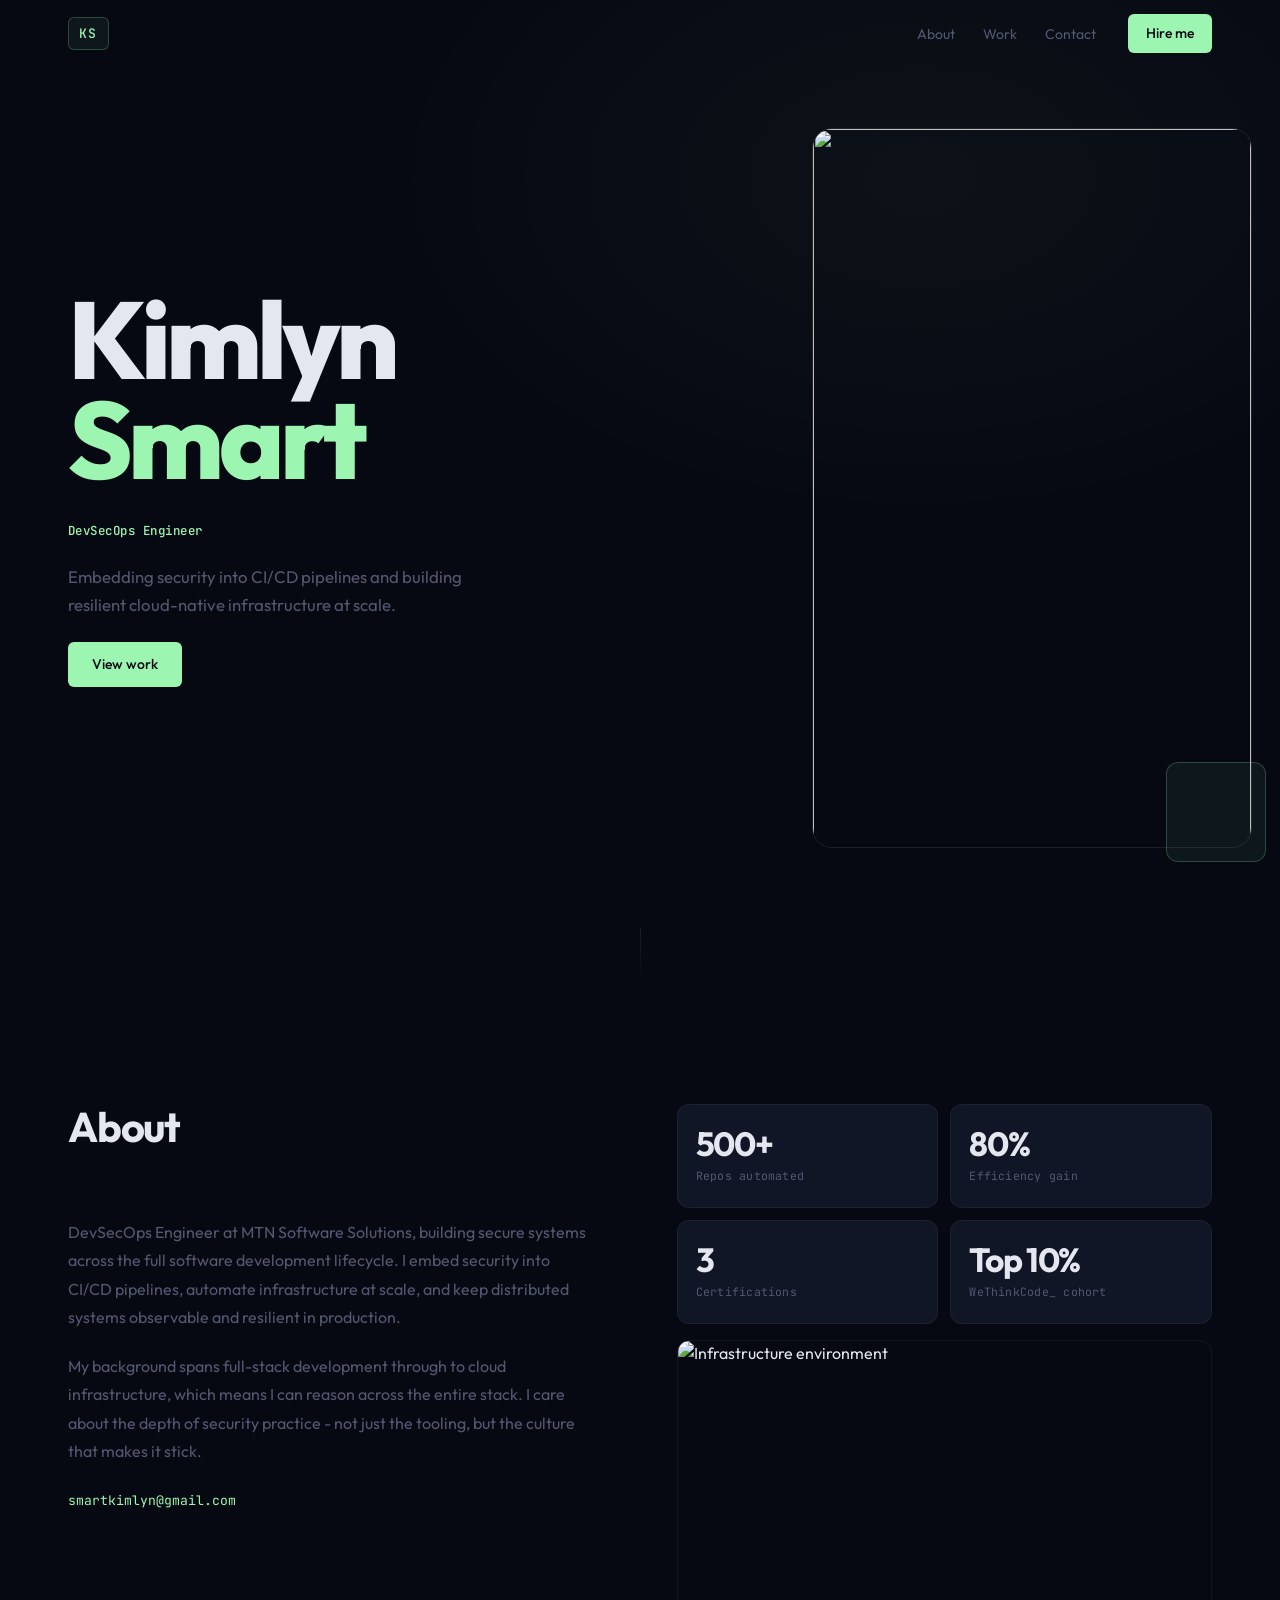
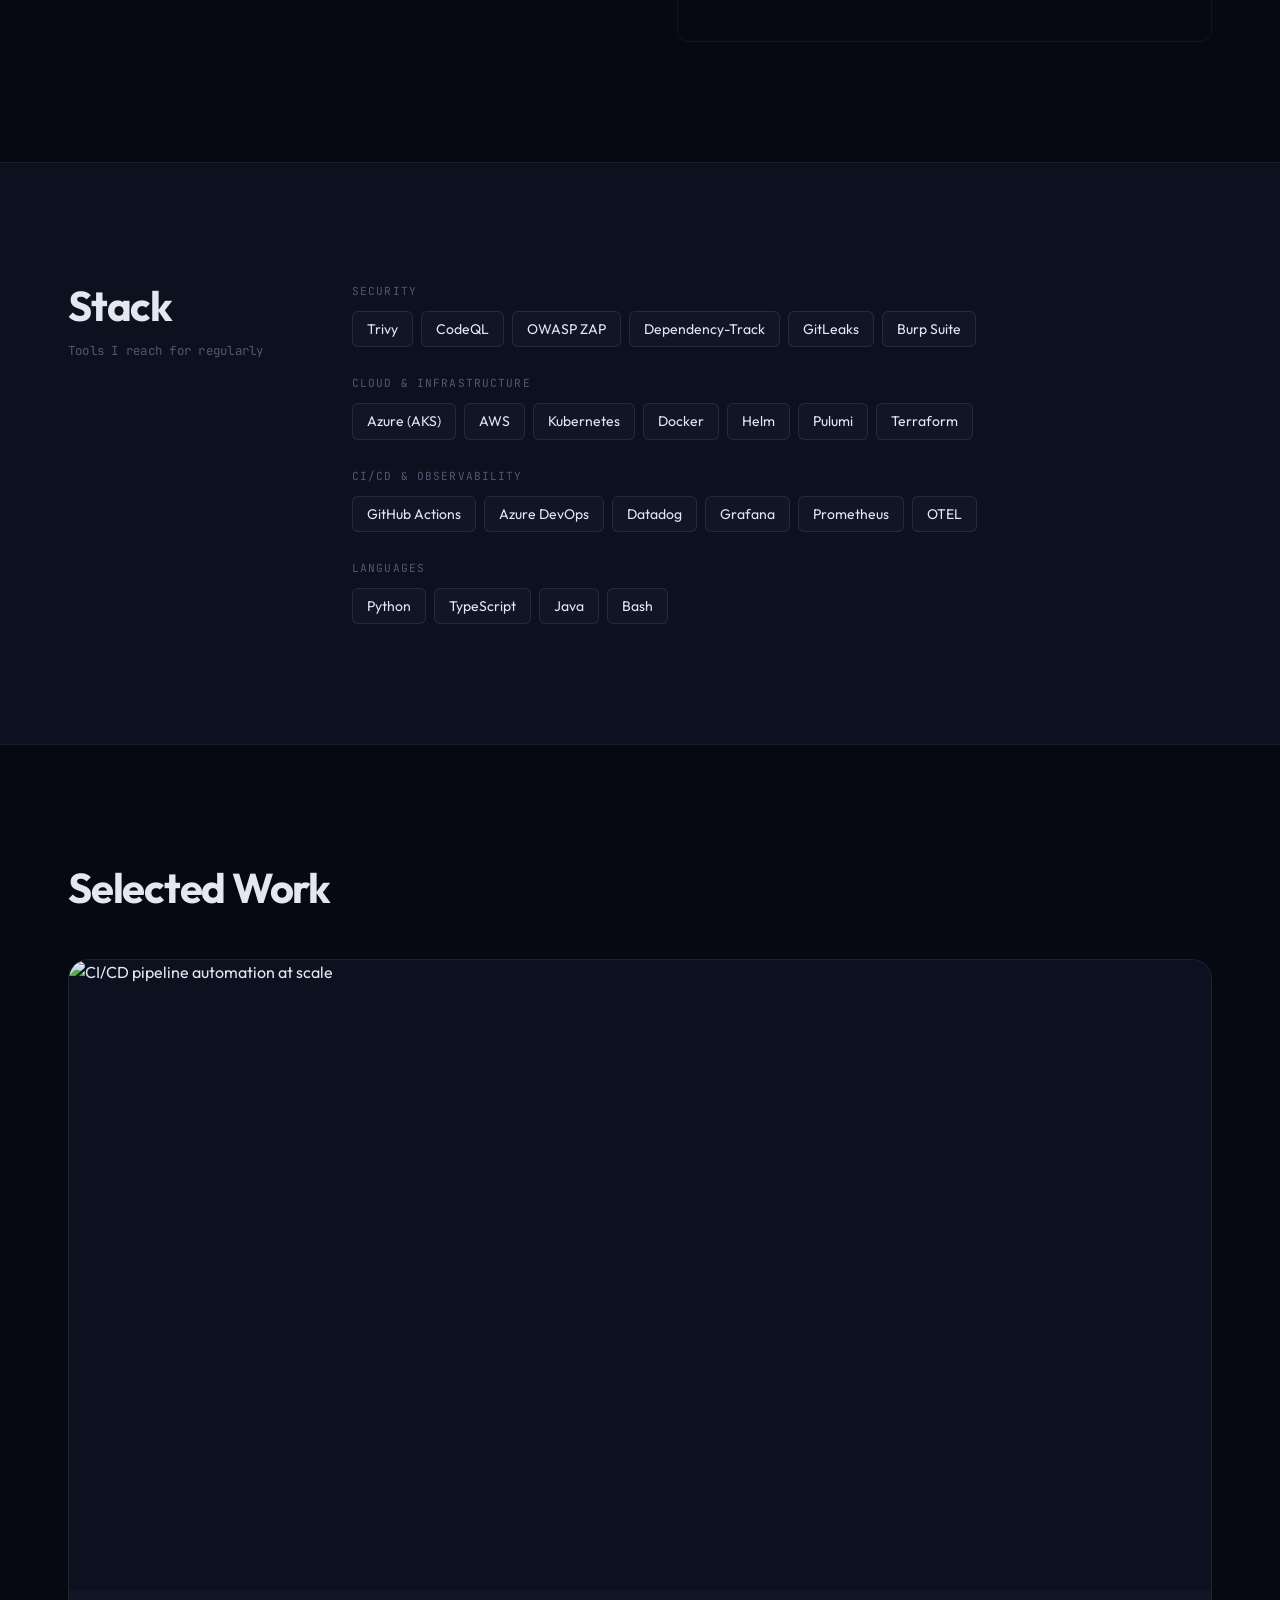
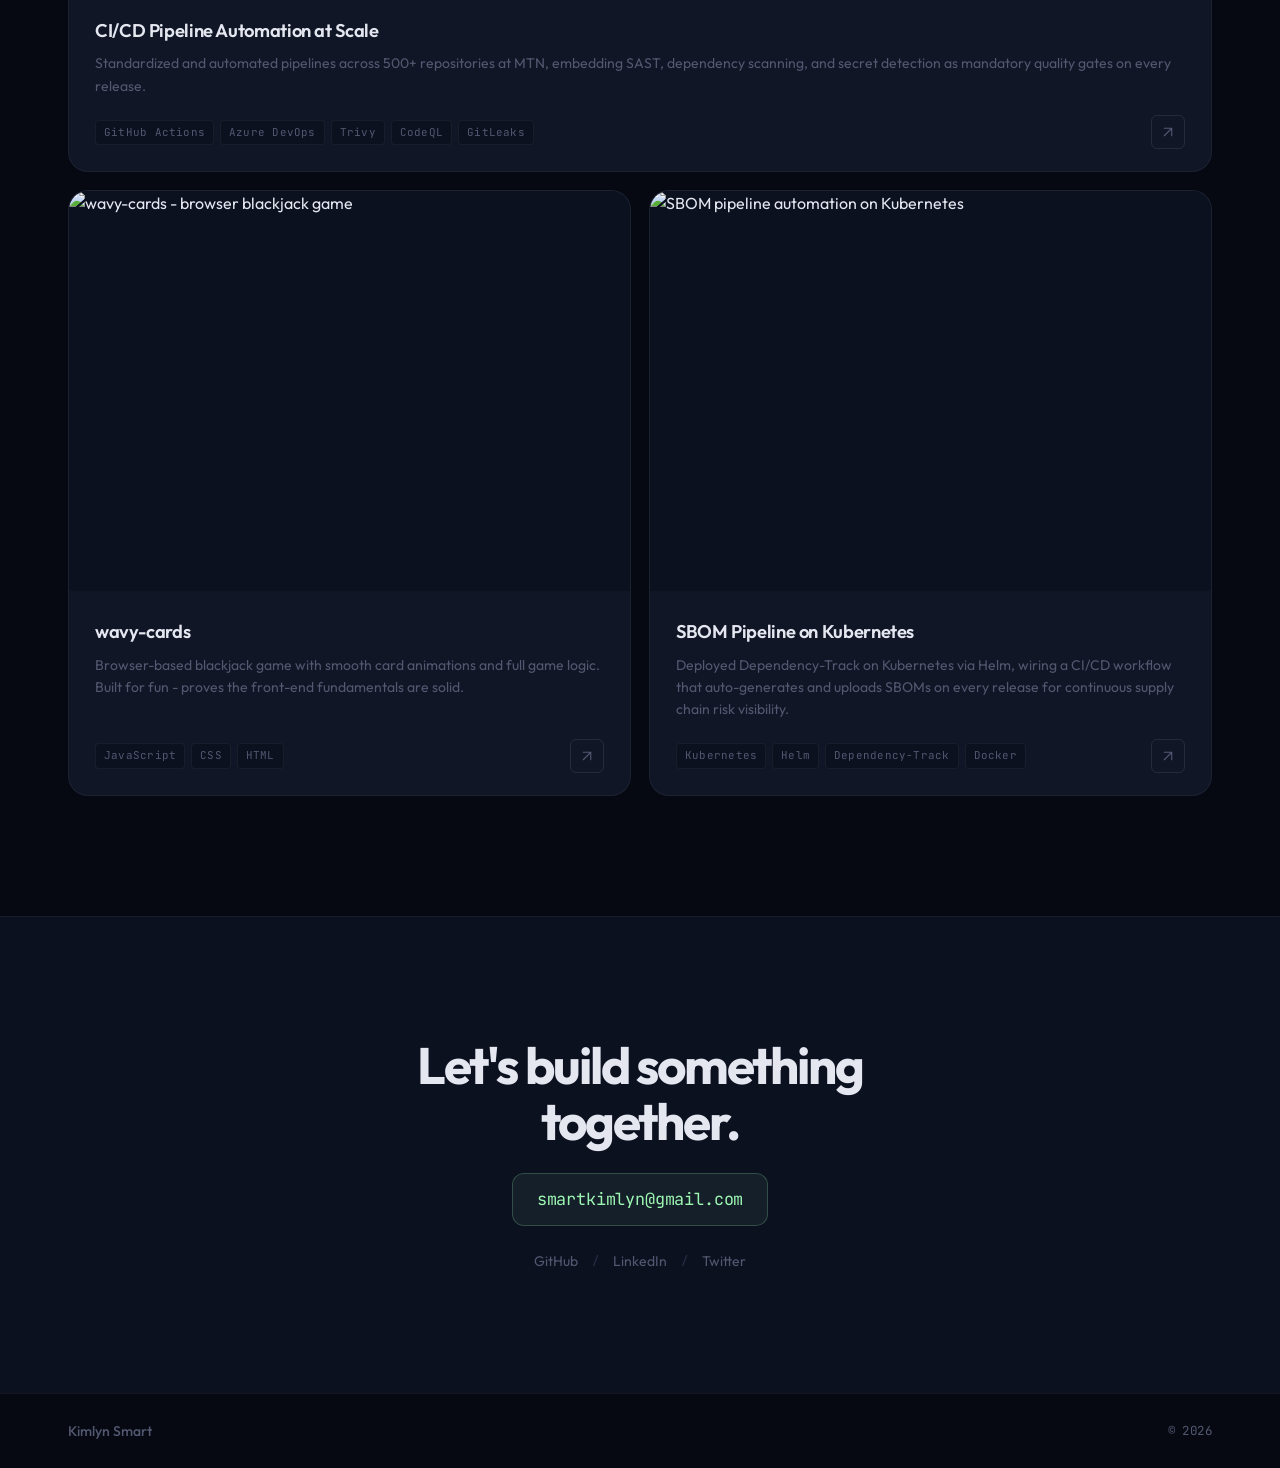
==== v1/index.html @ c1eee4f3 "Initial Commit" ====
<!DOCTYPE html>
<html lang="en">
<head>
  <meta charset="UTF-8" />
  <meta name="viewport" content="width=device-width, initial-scale=1.0" />
  <title>Kimlyn Smart - DevSecOps Engineer</title>
  <meta name="description" content="DevSecOps Engineer building secure, resilient cloud-native infrastructure. Specialising in CI/CD security, Kubernetes, and large-scale pipeline automation." />

  <link rel="preconnect" href="https://fonts.googleapis.com" />
  <link rel="preconnect" href="https://fonts.gstatic.com" crossorigin />
  <link href="https://fonts.googleapis.com/css2?family=Outfit:wght@300;400;500;600;700;800&family=JetBrains+Mono:wght@400;500&display=swap" rel="stylesheet" />

  <link rel="stylesheet" href="style.css" />
</head>
<body>

  <!-- Navigation -->
  <nav class="nav" id="nav" role="navigation" aria-label="Main">
    <div class="nav-inner">
      <a href="#" class="nav-logo" aria-label="Kimlyn Smart - Home">KS</a>
      <ul class="nav-links" role="list">
        <li><a href="#about">About</a></li>
        <li><a href="#work">Work</a></li>
        <li><a href="#contact">Contact</a></li>
      </ul>
      <a href="#contact" class="nav-cta">Hire me</a>
    </div>
  </nav>

  <!-- Hero -->
  <section class="hero" id="hero" aria-label="Introduction">
    <div class="hero-bg" aria-hidden="true"></div>
    <div class="hero-inner">
      <div class="hero-content">
        <div class="hero-name" aria-label="Kimlyn Smart">
          <span class="hero-name-first">Kimlyn</span>
          <span class="hero-name-last">Smart</span>
        </div>
        <p class="hero-role">
          <span class="mono-label">DevSecOps Engineer</span>
        </p>
        <p class="hero-desc">Embedding security into CI/CD pipelines and building resilient cloud-native infrastructure at scale.</p>
        <div class="hero-actions">
          <a href="#work" class="btn btn-primary">View work</a>
        </div>
      </div>
      <div class="hero-visual" aria-hidden="true">
        <div class="hero-frame">
          <img
            src="https://picsum.photos/seed/server-infrastructure-dark/580/720"
            alt=""
            class="hero-img"
            width="580"
            height="720"
          />
          <div class="hero-frame-accent"></div>
        </div>
      </div>
    </div>
    <div class="hero-rule" aria-hidden="true"></div>
  </section>

  <!-- About -->
  <section class="section about" id="about" aria-label="About">
    <div class="container">
      <div class="about-grid">
        <div class="about-left reveal">
          <h2 class="section-title">About</h2>
          <p class="about-body">DevSecOps Engineer at MTN Software Solutions, building secure systems across the full software development lifecycle. I embed security into CI/CD pipelines, automate infrastructure at scale, and keep distributed systems observable and resilient in production.</p>
          <p class="about-body">My background spans full-stack development through to cloud infrastructure, which means I can reason across the entire stack. I care about the depth of security practice - not just the tooling, but the culture that makes it stick.</p>
          <a href="mailto:smartkimlyn@gmail.com" class="about-email">smartkimlyn@gmail.com</a>
        </div>
        <div class="about-right reveal reveal-delay">
          <div class="stats-grid">
            <div class="stat">
              <span class="stat-num">500+</span>
              <span class="stat-label">Repos automated</span>
            </div>
            <div class="stat">
              <span class="stat-num">80%</span>
              <span class="stat-label">Efficiency gain</span>
            </div>
            <div class="stat">
              <span class="stat-num">3</span>
              <span class="stat-label">Certifications</span>
            </div>
            <div class="stat">
              <span class="stat-num">Top 10%</span>
              <span class="stat-label">WeThinkCode_ cohort</span>
            </div>
          </div>
          <div class="about-photo">
            <img
              src="https://picsum.photos/seed/server-room-cables/520/300"
              alt="Infrastructure environment"
              width="520"
              height="300"
              loading="lazy"
            />
          </div>
        </div>
      </div>
    </div>
  </section>

  <!-- Stack -->
  <section class="section stack" id="skills" aria-label="Skills">
    <div class="container">
      <div class="stack-inner reveal">
        <div class="stack-left">
          <h2 class="section-title">Stack</h2>
          <p class="stack-sub">Tools I reach for regularly</p>
        </div>
        <div class="stack-groups">
          <div class="stack-group">
            <span class="group-label">Security</span>
            <div class="tag-row">
              <span class="tag">Trivy</span>
              <span class="tag">CodeQL</span>
              <span class="tag">OWASP ZAP</span>
              <span class="tag">Dependency-Track</span>
              <span class="tag">GitLeaks</span>
              <span class="tag">Burp Suite</span>
            </div>
          </div>
          <div class="stack-group">
            <span class="group-label">Cloud &amp; Infrastructure</span>
            <div class="tag-row">
              <span class="tag">Azure (AKS)</span>
              <span class="tag">AWS</span>
              <span class="tag">Kubernetes</span>
              <span class="tag">Docker</span>
              <span class="tag">Helm</span>
              <span class="tag">Pulumi</span>
              <span class="tag">Terraform</span>
            </div>
          </div>
          <div class="stack-group">
            <span class="group-label">CI/CD &amp; Observability</span>
            <div class="tag-row">
              <span class="tag">GitHub Actions</span>
              <span class="tag">Azure DevOps</span>
              <span class="tag">Datadog</span>
              <span class="tag">Grafana</span>
              <span class="tag">Prometheus</span>
              <span class="tag">OTEL</span>
            </div>
          </div>
          <div class="stack-group">
            <span class="group-label">Languages</span>
            <div class="tag-row">
              <span class="tag">Python</span>
              <span class="tag">TypeScript</span>
              <span class="tag">Java</span>
              <span class="tag">Bash</span>
            </div>
          </div>
        </div>
      </div>
    </div>
  </section>

  <!-- Work -->
  <section class="section work" id="work" aria-label="Selected work">
    <div class="container">
      <h2 class="section-title reveal">Selected Work</h2>
      <div class="work-grid">

        <!-- Featured -->
        <article class="project project-featured reveal">
          <div class="project-img-wrap">
            <img
              src="https://picsum.photos/seed/cicd-pipeline-automation/1200/630"
              alt="CI/CD pipeline automation at scale"
              class="project-img"
              width="1200"
              height="630"
              loading="lazy"
            />
          </div>
          <div class="project-body">
            <div class="project-text">
              <h3 class="project-name">CI/CD Pipeline Automation at Scale</h3>
              <p class="project-desc">Standardized and automated pipelines across 500+ repositories at MTN, embedding SAST, dependency scanning, and secret detection as mandatory quality gates on every release.</p>
            </div>
            <div class="project-foot">
              <div class="project-tags">
                <span class="project-tag">GitHub Actions</span>
                <span class="project-tag">Azure DevOps</span>
                <span class="project-tag">Trivy</span>
                <span class="project-tag">CodeQL</span>
                <span class="project-tag">GitLeaks</span>
              </div>
              <a href="#" class="project-arrow" aria-label="View CI/CD Pipeline project">
                <svg width="18" height="18" viewBox="0 0 24 24" fill="none" stroke="currentColor" stroke-width="1.5" stroke-linecap="round" stroke-linejoin="round" aria-hidden="true">
                  <path d="M7 17L17 7M17 7H7M17 7V17"/>
                </svg>
              </a>
            </div>
          </div>
        </article>

        <!-- Half -->
        <article class="project project-half reveal">
          <div class="project-img-wrap">
            <img
              src="https://picsum.photos/seed/playing-cards-game-ui/600/400"
              alt="wavy-cards - browser blackjack game"
              class="project-img"
              width="600"
              height="400"
              loading="lazy"
            />
          </div>
          <div class="project-body">
            <div class="project-text">
              <h3 class="project-name">wavy-cards</h3>
              <p class="project-desc">Browser-based blackjack game with smooth card animations and full game logic. Built for fun - proves the front-end fundamentals are solid.</p>
            </div>
            <div class="project-foot">
              <div class="project-tags">
                <span class="project-tag">JavaScript</span>
                <span class="project-tag">CSS</span>
                <span class="project-tag">HTML</span>
              </div>
              <a href="#" class="project-arrow" aria-label="View wavy-cards project">
                <svg width="18" height="18" viewBox="0 0 24 24" fill="none" stroke="currentColor" stroke-width="1.5" stroke-linecap="round" stroke-linejoin="round" aria-hidden="true">
                  <path d="M7 17L17 7M17 7H7M17 7V17"/>
                </svg>
              </a>
            </div>
          </div>
        </article>

        <article class="project project-half reveal reveal-delay">
          <div class="project-img-wrap">
            <img
              src="https://picsum.photos/seed/sbom-kubernetes-security/600/400"
              alt="SBOM pipeline automation on Kubernetes"
              class="project-img"
              width="600"
              height="400"
              loading="lazy"
            />
          </div>
          <div class="project-body">
            <div class="project-text">
              <h3 class="project-name">SBOM Pipeline on Kubernetes</h3>
              <p class="project-desc">Deployed Dependency-Track on Kubernetes via Helm, wiring a CI/CD workflow that auto-generates and uploads SBOMs on every release for continuous supply chain risk visibility.</p>
            </div>
            <div class="project-foot">
              <div class="project-tags">
                <span class="project-tag">Kubernetes</span>
                <span class="project-tag">Helm</span>
                <span class="project-tag">Dependency-Track</span>
                <span class="project-tag">Docker</span>
              </div>
              <a href="#" class="project-arrow" aria-label="View SBOM Pipeline project">
                <svg width="18" height="18" viewBox="0 0 24 24" fill="none" stroke="currentColor" stroke-width="1.5" stroke-linecap="round" stroke-linejoin="round" aria-hidden="true">
                  <path d="M7 17L17 7M17 7H7M17 7V17"/>
                </svg>
              </a>
            </div>
          </div>
        </article>

      </div>
    </div>
  </section>

  <!-- Contact -->
  <section class="section contact" id="contact" aria-label="Contact">
    <div class="container">
      <div class="contact-inner reveal">
        <h2 class="contact-headline">Let's build something together.</h2>
        <a href="mailto:smartkimlyn@gmail.com" class="contact-email-link">smartkimlyn@gmail.com</a>
        <div class="contact-links" role="list" aria-label="Social links">
          <a href="#" class="contact-social" role="listitem">GitHub</a>
          <span class="sep" aria-hidden="true">/</span>
          <a href="#" class="contact-social" role="listitem">LinkedIn</a>
          <span class="sep" aria-hidden="true">/</span>
          <a href="#" class="contact-social" role="listitem">Twitter</a>
        </div>
      </div>
    </div>
  </section>

  <!-- Footer -->
  <footer class="footer" role="contentinfo">
    <div class="container">
      <div class="footer-inner">
        <span class="footer-name">Kimlyn Smart</span>
        <span class="footer-year">&copy; 2026</span>
      </div>
    </div>
  </footer>

  <script src="script.js"></script>
</body>
</html>
---- v1/style.css ----
/* === Reset === */
*, *::before, *::after {
  box-sizing: border-box;
  margin: 0;
  padding: 0;
}

/* === Tokens === */
:root {
  --bg:           #060912;
  --bg-elevated:  #0c1120;
  --bg-card:      #101626;
  --bg-card-h:    #161e34;

  --text:         #e4e6f0;
  --text-muted:   #525870;
  --text-dim:     #2c3048;

  --accent:       #9df5b2;
  --accent-mid:   rgba(157, 245, 178, 0.14);
  --accent-dim:   rgba(157, 245, 178, 0.06);

  --border:       rgba(255, 255, 255, 0.05);
  --border-mid:   rgba(255, 255, 255, 0.09);
  --border-hi:    rgba(255, 255, 255, 0.14);
  --border-acc:   rgba(157, 245, 178, 0.22);

  --radius:       12px;
  --radius-sm:    6px;
  --radius-lg:    20px;

  --sans:         'Outfit', system-ui, sans-serif;
  --mono:         'JetBrains Mono', 'Fira Code', monospace;

  --ease-out:     cubic-bezier(0.16, 1, 0.3, 1);
  --ease-io:      cubic-bezier(0.4, 0, 0.2, 1);

  --nav-h:        68px;
  --py:           120px;
  --px:           48px;
  --max-w:        1240px;
}

/* === Base === */
html {
  scroll-behavior: smooth;
  -webkit-font-smoothing: antialiased;
  -moz-osx-font-smoothing: grayscale;
}

body {
  background: var(--bg);
  color: var(--text);
  font-family: var(--sans);
  font-size: 1rem;
  line-height: 1.6;
  overflow-x: hidden;
}

img {
  display: block;
  max-width: 100%;
}

a {
  color: inherit;
  text-decoration: none;
}

/* === Layout helpers === */
.container {
  max-width: var(--max-w);
  margin-inline: auto;
  padding-inline: var(--px);
}

.section {
  padding-block: var(--py);
}

.section-title {
  font-family: var(--sans);
  font-size: clamp(1.75rem, 3.5vw, 2.6rem);
  font-weight: 700;
  letter-spacing: -0.03em;
  line-height: 1.1;
  color: var(--text);
  margin-bottom: 48px;
}

/* Mono label - JetBrains Mono usage */
.mono-label {
  font-family: var(--mono);
  font-size: 0.78rem;
  font-weight: 500;
  letter-spacing: 0.04em;
  color: var(--accent);
}

/* === Scroll reveal === */
.reveal {
  opacity: 0;
  transform: translateY(24px);
  transition: opacity 0.65s var(--ease-out), transform 0.65s var(--ease-out);
}

.reveal.in {
  opacity: 1;
  transform: none;
}

.reveal-delay {
  transition-delay: 0.11s;
}

@media (prefers-reduced-motion: reduce) {
  .reveal {
    opacity: 1;
    transform: none;
    transition: none;
  }
}

/* === Nav === */
.nav {
  position: fixed;
  inset-block-start: 0;
  inset-inline: 0;
  height: var(--nav-h);
  z-index: 100;
  border-bottom: 1px solid transparent;
  transition: background 0.3s var(--ease-io),
              backdrop-filter 0.3s,
              border-color 0.3s;
}

.nav.scrolled {
  background: rgba(6, 9, 18, 0.82);
  backdrop-filter: blur(18px) saturate(160%);
  -webkit-backdrop-filter: blur(18px) saturate(160%);
  border-bottom-color: var(--border);
}

.nav-inner {
  max-width: var(--max-w);
  margin-inline: auto;
  padding-inline: var(--px);
  height: 100%;
  display: flex;
  align-items: center;
  gap: 32px;
}

.nav-logo {
  font-family: var(--mono);
  font-size: 0.82rem;
  font-weight: 500;
  letter-spacing: 0.1em;
  color: var(--accent);
  background: var(--accent-dim);
  border: 1px solid var(--border-acc);
  border-radius: var(--radius-sm);
  padding: 5px 10px;
  flex-shrink: 0;
  transition: background 0.2s;
}

.nav-logo:hover {
  background: var(--accent-mid);
}

.nav-links {
  display: flex;
  list-style: none;
  gap: 28px;
  margin-inline-start: auto;
}

.nav-links a {
  font-size: 0.875rem;
  color: var(--text-muted);
  transition: color 0.2s;
}

.nav-links a:hover {
  color: var(--text);
}

.nav-cta {
  font-size: 0.875rem;
  font-weight: 500;
  color: var(--bg);
  background: var(--accent);
  border-radius: var(--radius-sm);
  padding: 8px 18px;
  white-space: nowrap;
  flex-shrink: 0;
  transition: opacity 0.2s, transform 0.14s var(--ease-out);
}

.nav-cta:hover   { opacity: 0.86; }
.nav-cta:active  { transform: scale(0.97); }

/* === Hero === */
.hero {
  position: relative;
  min-height: 100dvh;
  display: flex;
  flex-direction: column;
  padding-top: var(--nav-h);
  overflow: hidden;
}

.hero-bg {
  position: absolute;
  inset: 0;
  background: radial-gradient(ellipse 60% 50% at 72% 18%, rgba(157, 245, 178, 0.04) 0%, transparent 70%);
  pointer-events: none;
}

.hero-inner {
  flex: 1;
  display: grid;
  grid-template-columns: 54% 46%;
  gap: 40px;
  align-items: center;
  max-width: var(--max-w);
  margin-inline: auto;
  padding-inline: var(--px);
  padding-block: 60px 80px;
  width: 100%;
}

/* Hero content - Outfit for headings */
.hero-content {
  display: flex;
  flex-direction: column;
  gap: 18px;
  animation: fade-up 0.85s var(--ease-out) both;
}

@keyframes fade-up {
  from { opacity: 0; transform: translateY(28px); }
  to   { opacity: 1; transform: none; }
}

.hero-name {
  font-family: var(--sans);
  font-size: clamp(3.6rem, 8.5vw, 7rem);
  font-weight: 800;
  letter-spacing: -0.045em;
  line-height: 0.92;
  display: flex;
  flex-direction: column;
  margin-bottom: 10px;
}

.hero-name-first { color: var(--text); }
.hero-name-last  { color: var(--accent); }

.hero-role { margin-bottom: 2px; }

.hero-desc {
  font-family: var(--sans);
  font-size: 1.05rem;
  color: var(--text-muted);
  max-width: 38ch;
  line-height: 1.65;
}

.hero-actions {
  display: flex;
  gap: 12px;
  margin-top: 6px;
}

/* Buttons */
.btn {
  display: inline-flex;
  align-items: center;
  font-family: var(--sans);
  font-size: 0.875rem;
  font-weight: 500;
  border-radius: var(--radius-sm);
  padding: 11px 24px;
  border: none;
  cursor: pointer;
  white-space: nowrap;
  transition: opacity 0.18s, transform 0.14s var(--ease-out), background 0.18s;
}

.btn:active { transform: scale(0.97); }

.btn-primary {
  background: var(--accent);
  color: #060912;
}
.btn-primary:hover { opacity: 0.86; }

/* Hero visual */
.hero-visual {
  display: flex;
  justify-content: flex-end;
  animation: fade-up 0.85s 0.14s var(--ease-out) both;
}

.hero-frame {
  position: relative;
  width: min(440px, 100%);
}

.hero-img {
  width: 100%;
  aspect-ratio: 4 / 5;
  object-fit: cover;
  border-radius: var(--radius-lg);
  border: 1px solid var(--border-mid);
}

.hero-frame-accent {
  position: absolute;
  bottom: -14px;
  right: -14px;
  width: 100px;
  height: 100px;
  border-radius: var(--radius);
  background: var(--accent-dim);
  border: 1px solid var(--border-acc);
  z-index: -1;
}

.hero-rule {
  width: 1px;
  height: 56px;
  background: linear-gradient(to bottom, var(--border-mid), transparent);
  margin-inline: auto;
  flex-shrink: 0;
}

/* === About === */
.about-grid {
  display: grid;
  grid-template-columns: 1fr 1fr;
  gap: 80px;
  align-items: start;
}

.about-left {
  display: flex;
  flex-direction: column;
  gap: 20px;
}

/* Body text - Outfit */
.about-body {
  font-family: var(--sans);
  font-size: 1rem;
  color: var(--text-muted);
  line-height: 1.78;
  max-width: 50ch;
}

/* Email link - JetBrains Mono */
.about-email {
  font-family: var(--mono);
  font-size: 0.82rem;
  color: var(--accent);
  transition: opacity 0.2s;
  margin-top: 4px;
  display: inline-block;
}
.about-email:hover { opacity: 0.65; }

.about-right {
  display: flex;
  flex-direction: column;
  gap: 16px;
}

.stats-grid {
  display: grid;
  grid-template-columns: 1fr 1fr;
  gap: 12px;
}

.stat {
  background: var(--bg-card);
  border: 1px solid var(--border);
  border-radius: var(--radius);
  padding: 22px 18px;
  display: flex;
  flex-direction: column;
  gap: 6px;
  transition: border-color 0.2s, background 0.2s;
}

.stat:hover {
  border-color: var(--border-acc);
  background: var(--bg-card-h);
}

/* Stat number - Outfit display */
.stat-num {
  font-family: var(--sans);
  font-size: clamp(1.4rem, 3.5vw, 2.1rem);
  font-weight: 700;
  letter-spacing: -0.04em;
  color: var(--text);
  line-height: 1;
}

/* Stat label - JetBrains Mono */
.stat-label {
  font-family: var(--mono);
  font-size: 0.72rem;
  color: var(--text-muted);
  letter-spacing: 0.02em;
}

.about-photo {
  border-radius: var(--radius);
  overflow: hidden;
  border: 1px solid var(--border);
}

.about-photo img {
  width: 100%;
  aspect-ratio: 16 / 9;
  object-fit: cover;
}

/* === Stack === */
.stack {
  background: var(--bg-elevated);
  border-top: 1px solid var(--border);
  border-bottom: 1px solid var(--border);
}

.stack-inner {
  display: grid;
  grid-template-columns: 220px 1fr;
  gap: 64px;
  align-items: start;
}

/* Stack sub - JetBrains Mono */
.stack-sub {
  font-family: var(--mono);
  font-size: 0.78rem;
  color: var(--text-muted);
  margin-top: -36px;
  letter-spacing: 0.02em;
}

.stack-groups {
  display: flex;
  flex-direction: column;
  gap: 28px;
}

.stack-group {
  display: flex;
  flex-direction: column;
  gap: 10px;
}

/* Group label - JetBrains Mono */
.group-label {
  font-family: var(--mono);
  font-size: 0.7rem;
  letter-spacing: 0.1em;
  text-transform: uppercase;
  color: var(--text-muted);
}

.tag-row {
  display: flex;
  flex-wrap: wrap;
  gap: 8px;
}

/* Tag - Outfit body */
.tag {
  font-family: var(--sans);
  font-size: 0.875rem;
  color: var(--text);
  background: var(--bg-card);
  border: 1px solid var(--border-mid);
  border-radius: var(--radius-sm);
  padding: 6px 14px;
  transition: border-color 0.18s, background 0.18s;
}

.tag:hover {
  border-color: var(--border-acc);
  background: var(--accent-dim);
}

/* === Work === */
.work-grid {
  display: grid;
  grid-template-columns: 1fr 1fr;
  gap: 18px;
}

.project {
  background: var(--bg-card);
  border: 1px solid var(--border);
  border-radius: var(--radius-lg);
  overflow: hidden;
  display: flex;
  flex-direction: column;
  transition: border-color 0.25s, transform 0.3s var(--ease-out);
}

.project:hover {
  border-color: var(--border-hi);
  transform: translateY(-4px);
}

.project-featured {
  grid-column: 1 / -1;
}

.project-img-wrap {
  overflow: hidden;
  background: var(--bg-elevated);
}

.project-img {
  width: 100%;
  object-fit: cover;
  display: block;
  transition: transform 0.5s var(--ease-out);
}

.project-featured .project-img { aspect-ratio: 16 / 7; }
.project-half    .project-img  { aspect-ratio: 16 / 10; }

.project:hover .project-img { transform: scale(1.04); }

.project-body {
  padding: 26px 26px 22px;
  display: flex;
  flex-direction: column;
  gap: 18px;
  flex: 1;
}

/* Project name - Outfit */
.project-name {
  font-family: var(--sans);
  font-size: 1.15rem;
  font-weight: 600;
  letter-spacing: -0.02em;
  color: var(--text);
  margin-bottom: 7px;
}

/* Project description - Outfit */
.project-desc {
  font-family: var(--sans);
  font-size: 0.875rem;
  color: var(--text-muted);
  line-height: 1.6;
}

.project-foot {
  display: flex;
  align-items: center;
  justify-content: space-between;
  gap: 12px;
  margin-top: auto;
}

.project-tags {
  display: flex;
  gap: 6px;
  flex-wrap: wrap;
}

/* Project tag - JetBrains Mono */
.project-tag {
  font-family: var(--mono);
  font-size: 0.68rem;
  color: var(--text-muted);
  background: var(--bg-elevated);
  border: 1px solid var(--border);
  border-radius: 4px;
  padding: 3px 8px;
  letter-spacing: 0.02em;
}

.project-arrow {
  display: flex;
  align-items: center;
  justify-content: center;
  width: 34px;
  height: 34px;
  border: 1px solid var(--border-mid);
  border-radius: var(--radius-sm);
  color: var(--text-muted);
  flex-shrink: 0;
  transition: border-color 0.18s, color 0.18s, background 0.18s;
}

.project-arrow:hover {
  border-color: var(--border-acc);
  color: var(--accent);
  background: var(--accent-dim);
}

/* === Contact === */
.contact {
  background: var(--bg-elevated);
  border-top: 1px solid var(--border);
}

.contact-inner {
  display: flex;
  flex-direction: column;
  align-items: center;
  text-align: center;
  gap: 24px;
  max-width: 580px;
  margin-inline: auto;
}

/* Contact headline - Outfit */
.contact-headline {
  font-family: var(--sans);
  font-size: clamp(1.8rem, 4.5vw, 3.2rem);
  font-weight: 700;
  letter-spacing: -0.04em;
  line-height: 1.1;
  color: var(--text);
}

/* Contact email - JetBrains Mono */
.contact-email-link {
  font-family: var(--mono);
  font-size: 1.05rem;
  color: var(--accent);
  padding: 12px 24px;
  border: 1px solid var(--border-acc);
  border-radius: var(--radius);
  background: var(--accent-dim);
  transition: background 0.2s;
  letter-spacing: -0.01em;
  word-break: break-all;
}

.contact-email-link:hover { background: var(--accent-mid); }

.contact-links {
  display: flex;
  align-items: center;
  gap: 14px;
}

/* Social links - Outfit */
.contact-social {
  font-family: var(--sans);
  font-size: 0.875rem;
  color: var(--text-muted);
  transition: color 0.18s;
}

.contact-social:hover { color: var(--text); }

.sep {
  font-family: var(--mono);
  font-size: 0.75rem;
  color: var(--text-dim);
}

/* === Footer === */
.footer {
  padding-block: 26px;
  border-top: 1px solid var(--border);
}

.footer-inner {
  display: flex;
  align-items: center;
  justify-content: space-between;
}

/* Footer name - Outfit */
.footer-name {
  font-family: var(--sans);
  font-size: 0.875rem;
  font-weight: 500;
  color: var(--text-muted);
}

/* Footer year - JetBrains Mono */
.footer-year {
  font-family: var(--mono);
  font-size: 0.78rem;
  color: var(--text-muted);
  letter-spacing: 0.03em;
}

/* === Responsive === */
@media (max-width: 960px) {
  :root {
    --py: 80px;
    --px: 28px;
  }

  .hero-inner {
    grid-template-columns: 1fr;
    padding-block: 44px 56px;
    gap: 40px;
  }

  .hero-visual {
    justify-content: flex-start;
    order: -1;
  }

  .hero-frame {
    width: min(300px, 100%);
  }

  .hero-name {
    font-size: clamp(3rem, 13vw, 5rem);
  }

  .about-grid {
    grid-template-columns: 1fr;
    gap: 48px;
  }

  .stack-inner {
    grid-template-columns: 1fr;
    gap: 28px;
  }

  .stack-sub { margin-top: -28px; }

  .work-grid {
    grid-template-columns: 1fr;
  }

  .project-featured {
    grid-column: auto;
  }
}

@media (max-width: 600px) {
  :root {
    --py:    60px;
    --px:    20px;
    --nav-h: 60px;
  }

  .nav-links {
    display: none;
  }

  .nav-inner {
    padding-inline: 20px;
  }

  .hero-name {
    font-size: clamp(2.8rem, 14vw, 4rem);
  }

  .stats-grid {
    grid-template-columns: 1fr 1fr;
  }

  .contact-headline {
    font-size: 1.7rem;
  }

  .contact-email-link {
    font-size: 0.82rem;
  }
}
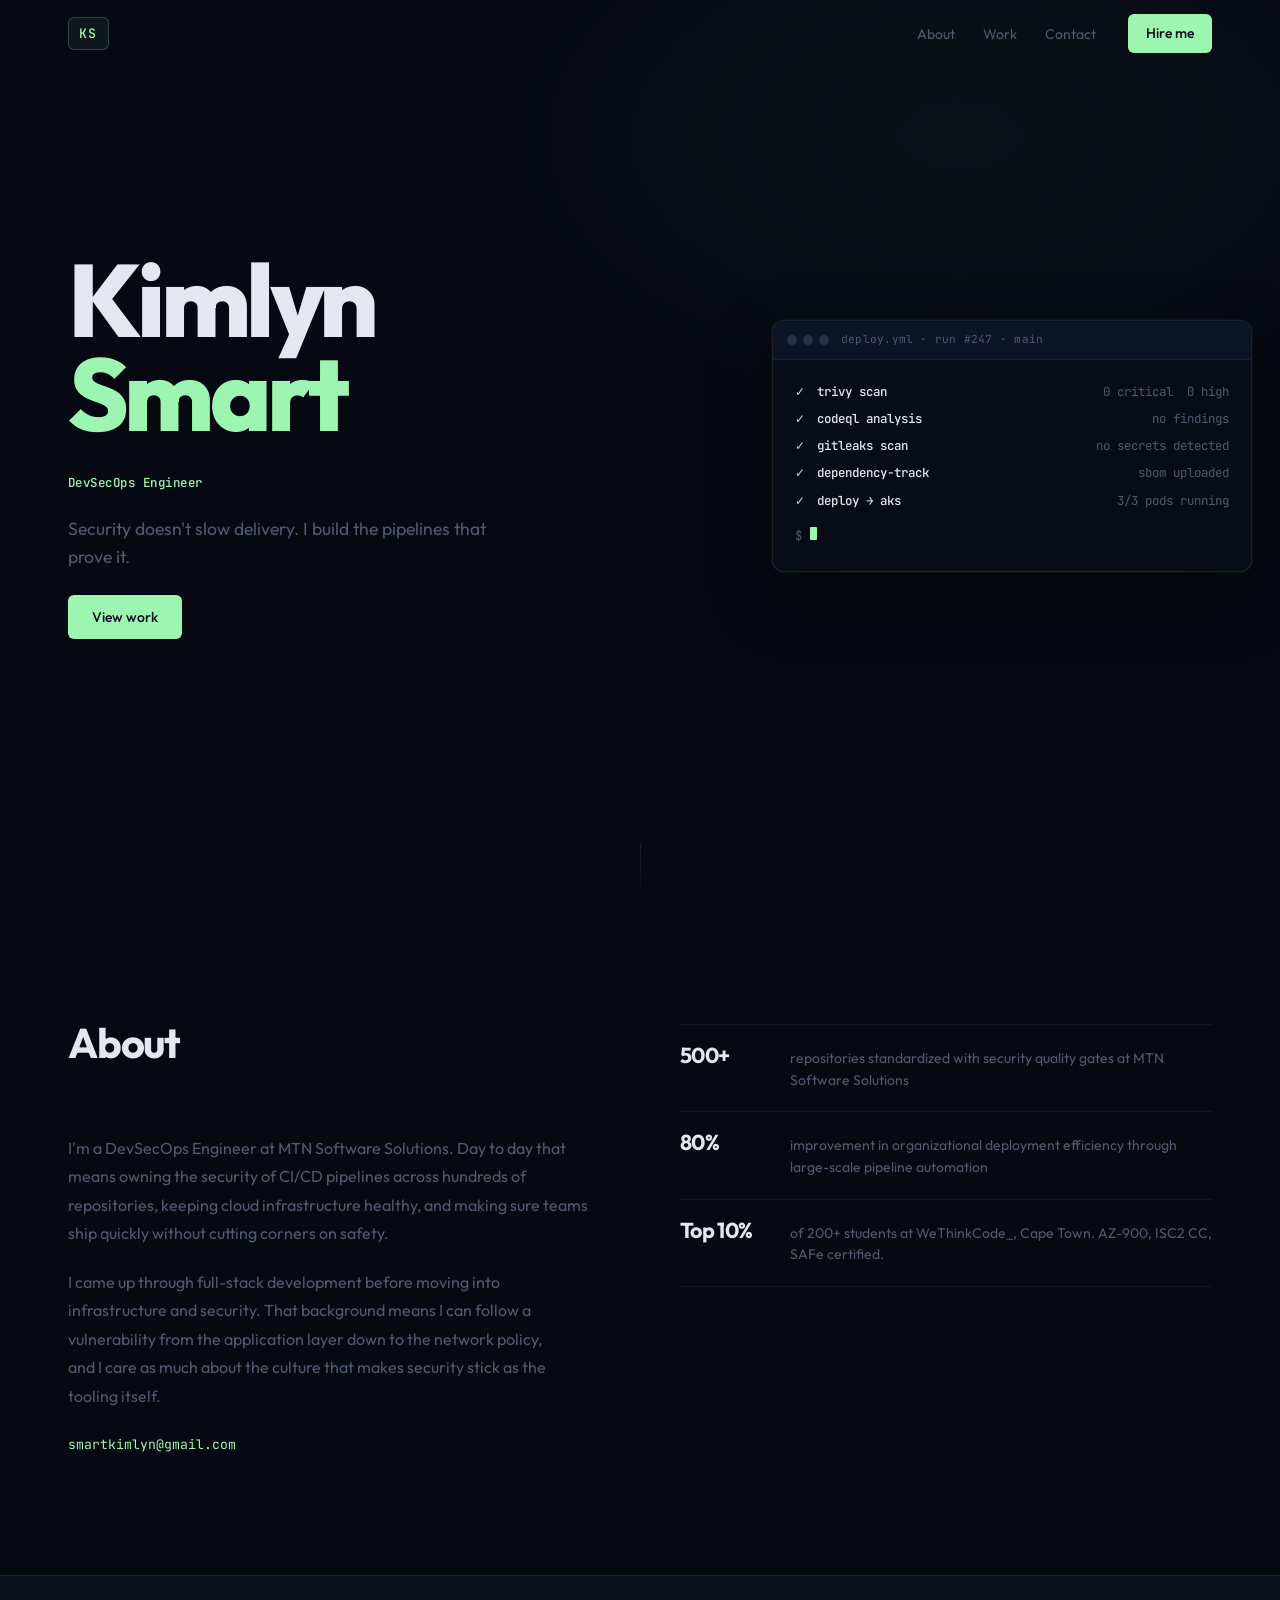
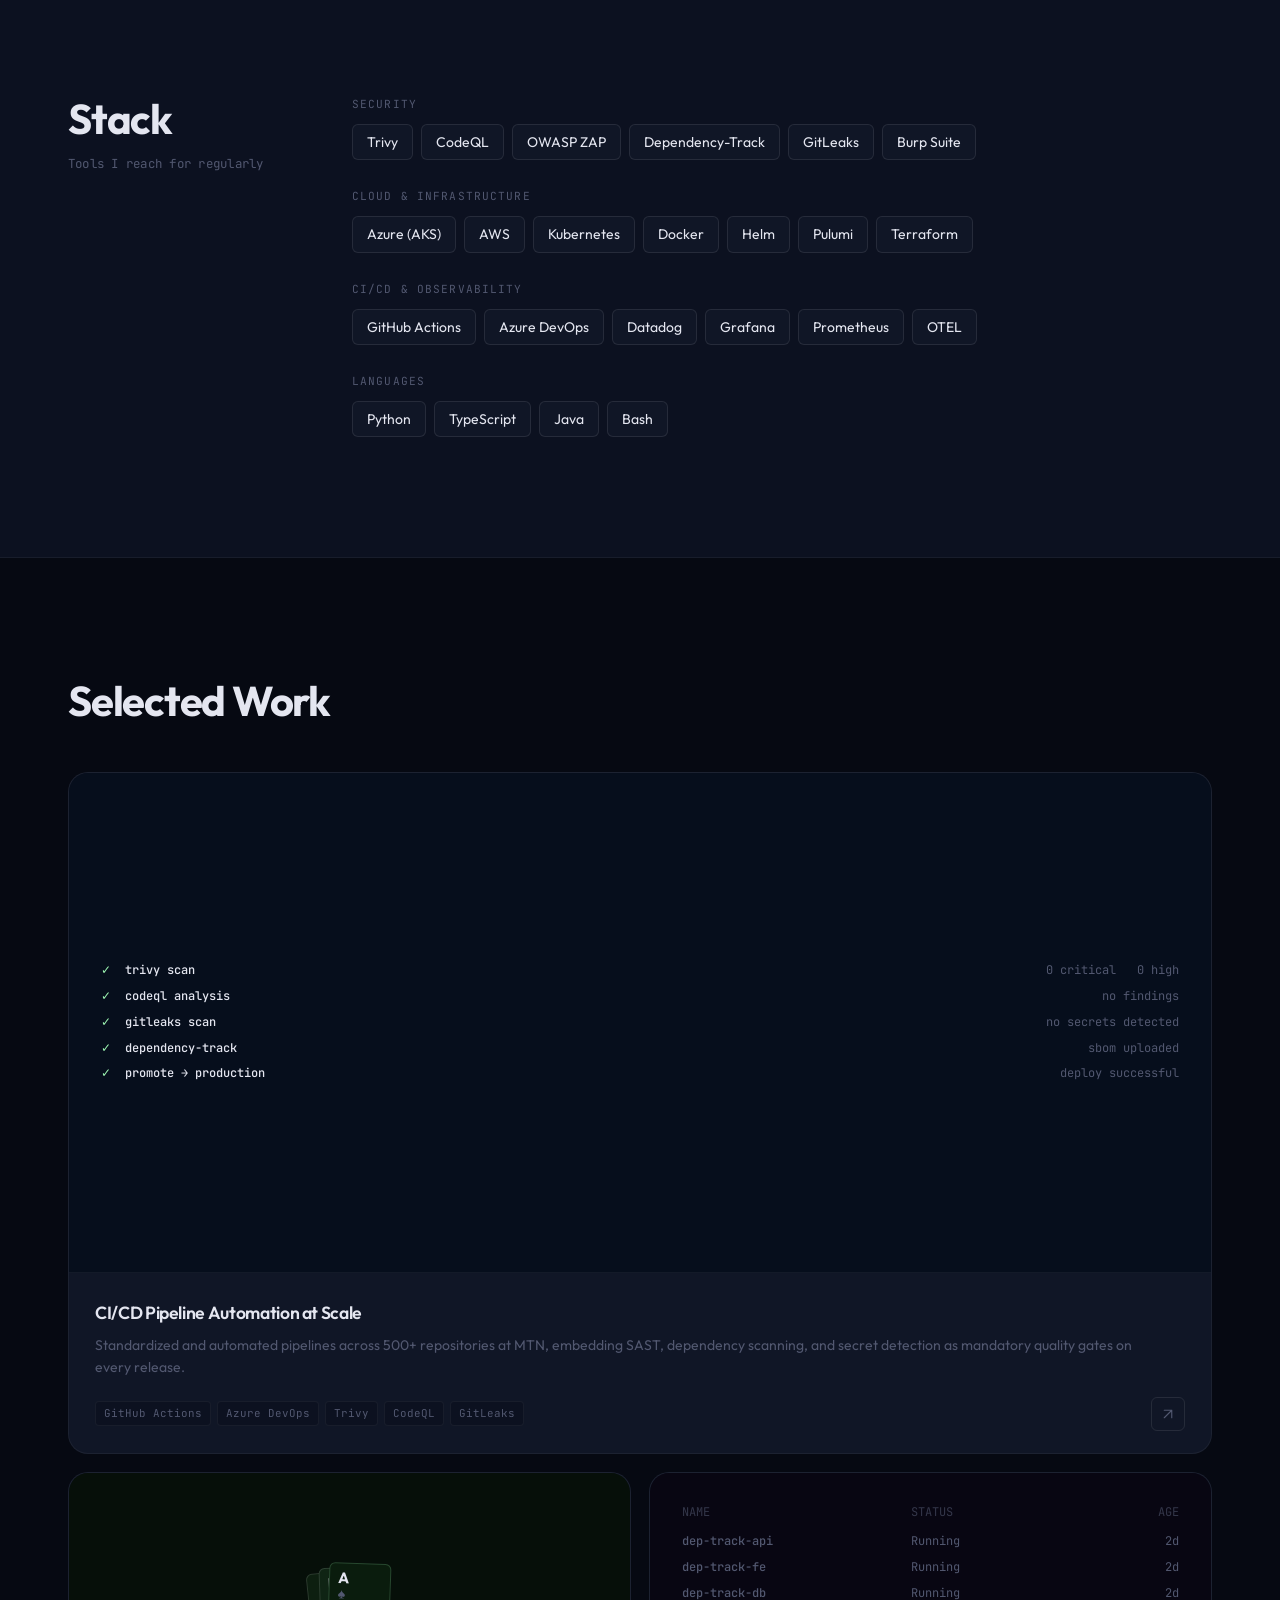
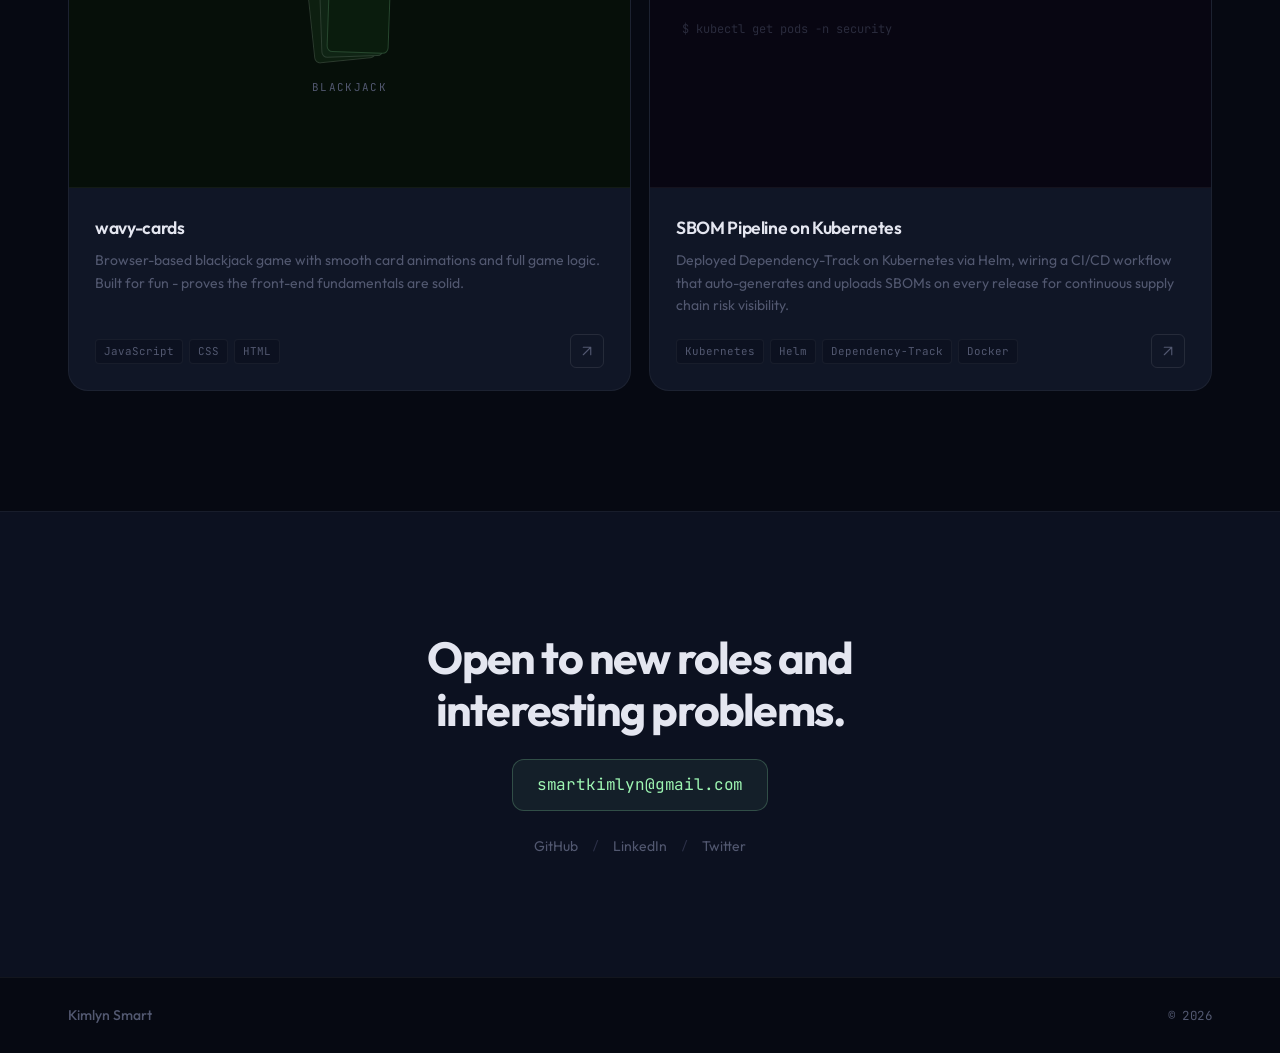
==== commit 46a6e8d3: "Improve design" ====
--- a/v1/index.html
+++ b/v1/index.html
@@ -39,21 +39,49 @@
         <p class="hero-role">
           <span class="mono-label">DevSecOps Engineer</span>
         </p>
-        <p class="hero-desc">Embedding security into CI/CD pipelines and building resilient cloud-native infrastructure at scale.</p>
+        <p class="hero-desc">Security doesn't slow delivery. I build the pipelines that prove it.</p>
         <div class="hero-actions">
           <a href="#work" class="btn btn-primary">View work</a>
         </div>
       </div>
+
       <div class="hero-visual" aria-hidden="true">
-        <div class="hero-frame">
-          <img
-            src="https://picsum.photos/seed/server-infrastructure-dark/580/720"
-            alt=""
-            class="hero-img"
-            width="580"
-            height="720"
-          />
-          <div class="hero-frame-accent"></div>
+        <div class="hero-terminal">
+          <div class="term-bar">
+            <span class="term-dots"><i></i><i></i><i></i></span>
+            <span class="term-title">deploy.yml &middot; run #247 &middot; main</span>
+          </div>
+          <div class="term-body">
+            <div class="term-row">
+              <span class="t-pass">&#10003;</span>
+              <span class="t-cmd">trivy scan</span>
+              <span class="t-out">0 critical &nbsp;0 high</span>
+            </div>
+            <div class="term-row">
+              <span class="t-pass">&#10003;</span>
+              <span class="t-cmd">codeql analysis</span>
+              <span class="t-out">no findings</span>
+            </div>
+            <div class="term-row">
+              <span class="t-pass">&#10003;</span>
+              <span class="t-cmd">gitleaks scan</span>
+              <span class="t-out">no secrets detected</span>
+            </div>
+            <div class="term-row">
+              <span class="t-pass">&#10003;</span>
+              <span class="t-cmd">dependency-track</span>
+              <span class="t-out">sbom uploaded</span>
+            </div>
+            <div class="term-row">
+              <span class="t-pass">&#10003;</span>
+              <span class="t-cmd">deploy &rarr; aks</span>
+              <span class="t-out">3/3 pods running</span>
+            </div>
+            <div class="term-row term-row--prompt">
+              <span class="t-prompt">$</span>
+              <span class="term-cursor" aria-hidden="true"></span>
+            </div>
+          </div>
         </div>
       </div>
     </div>
@@ -66,37 +94,24 @@
       <div class="about-grid">
         <div class="about-left reveal">
           <h2 class="section-title">About</h2>
-          <p class="about-body">DevSecOps Engineer at MTN Software Solutions, building secure systems across the full software development lifecycle. I embed security into CI/CD pipelines, automate infrastructure at scale, and keep distributed systems observable and resilient in production.</p>
-          <p class="about-body">My background spans full-stack development through to cloud infrastructure, which means I can reason across the entire stack. I care about the depth of security practice - not just the tooling, but the culture that makes it stick.</p>
+          <p class="about-body">I'm a DevSecOps Engineer at MTN Software Solutions. Day to day that means owning the security of CI/CD pipelines across hundreds of repositories, keeping cloud infrastructure healthy, and making sure teams ship quickly without cutting corners on safety.</p>
+          <p class="about-body">I came up through full-stack development before moving into infrastructure and security. That background means I can follow a vulnerability from the application layer down to the network policy, and I care as much about the culture that makes security stick as the tooling itself.</p>
           <a href="mailto:smartkimlyn@gmail.com" class="about-email">smartkimlyn@gmail.com</a>
         </div>
         <div class="about-right reveal reveal-delay">
-          <div class="stats-grid">
-            <div class="stat">
-              <span class="stat-num">500+</span>
-              <span class="stat-label">Repos automated</span>
-            </div>
-            <div class="stat">
-              <span class="stat-num">80%</span>
-              <span class="stat-label">Efficiency gain</span>
-            </div>
-            <div class="stat">
-              <span class="stat-num">3</span>
-              <span class="stat-label">Certifications</span>
-            </div>
-            <div class="stat">
-              <span class="stat-num">Top 10%</span>
-              <span class="stat-label">WeThinkCode_ cohort</span>
-            </div>
-          </div>
-          <div class="about-photo">
-            <img
-              src="https://picsum.photos/seed/server-room-cables/520/300"
-              alt="Infrastructure environment"
-              width="520"
-              height="300"
-              loading="lazy"
-            />
+          <div class="highlights">
+            <div class="hl">
+              <span class="hl-num">500+</span>
+              <p class="hl-text">repositories standardized with security quality gates at MTN Software Solutions</p>
+            </div>
+            <div class="hl">
+              <span class="hl-num">80%</span>
+              <p class="hl-text">improvement in organizational deployment efficiency through large-scale pipeline automation</p>
+            </div>
+            <div class="hl">
+              <span class="hl-num">Top 10%</span>
+              <p class="hl-text">of 200+ students at WeThinkCode_, Cape Town. AZ-900, ISC2 CC, SAFe certified.</p>
+            </div>
           </div>
         </div>
       </div>
@@ -168,15 +183,34 @@
 
         <!-- Featured -->
         <article class="project project-featured reveal">
-          <div class="project-img-wrap">
-            <img
-              src="https://picsum.photos/seed/cicd-pipeline-automation/1200/630"
-              alt="CI/CD pipeline automation at scale"
-              class="project-img"
-              width="1200"
-              height="630"
-              loading="lazy"
-            />
+          <div class="project-visual project-visual--pipeline" role="img" aria-label="CI/CD security pipeline log showing passing checks">
+            <div class="pv-inner">
+              <div class="pv-row">
+                <span class="pv-pass">&#10003;</span>
+                <span class="pv-cmd">trivy scan</span>
+                <span class="pv-out">0 critical &nbsp;&nbsp;0 high</span>
+              </div>
+              <div class="pv-row">
+                <span class="pv-pass">&#10003;</span>
+                <span class="pv-cmd">codeql analysis</span>
+                <span class="pv-out">no findings</span>
+              </div>
+              <div class="pv-row">
+                <span class="pv-pass">&#10003;</span>
+                <span class="pv-cmd">gitleaks scan</span>
+                <span class="pv-out">no secrets detected</span>
+              </div>
+              <div class="pv-row">
+                <span class="pv-pass">&#10003;</span>
+                <span class="pv-cmd">dependency-track</span>
+                <span class="pv-out">sbom uploaded</span>
+              </div>
+              <div class="pv-row">
+                <span class="pv-pass">&#10003;</span>
+                <span class="pv-cmd">promote &rarr; production</span>
+                <span class="pv-out">deploy successful</span>
+              </div>
+            </div>
           </div>
           <div class="project-body">
             <div class="project-text">
@@ -200,17 +234,21 @@
           </div>
         </article>
 
-        <!-- Half -->
+        <!-- Half: wavy-cards -->
         <article class="project project-half reveal">
-          <div class="project-img-wrap">
-            <img
-              src="https://picsum.photos/seed/playing-cards-game-ui/600/400"
-              alt="wavy-cards - browser blackjack game"
-              class="project-img"
-              width="600"
-              height="400"
-              loading="lazy"
-            />
+          <div class="project-visual project-visual--cards" role="img" aria-label="wavy-cards blackjack game">
+            <div class="card-stack" aria-hidden="true">
+              <div class="playing-card playing-card--back"></div>
+              <div class="playing-card playing-card--k">
+                <span class="pc-rank">K</span>
+                <span class="pc-suit pc-suit--red">&hearts;</span>
+              </div>
+              <div class="playing-card playing-card--a">
+                <span class="pc-rank">A</span>
+                <span class="pc-suit">&spades;</span>
+              </div>
+            </div>
+            <span class="bj-label">Blackjack</span>
           </div>
           <div class="project-body">
             <div class="project-text">
@@ -223,7 +261,7 @@
                 <span class="project-tag">CSS</span>
                 <span class="project-tag">HTML</span>
               </div>
-              <a href="#" class="project-arrow" aria-label="View wavy-cards project">
+              <a href="#" class="project-arrow" aria-label="View wavy-cards on GitHub">
                 <svg width="18" height="18" viewBox="0 0 24 24" fill="none" stroke="currentColor" stroke-width="1.5" stroke-linecap="round" stroke-linejoin="round" aria-hidden="true">
                   <path d="M7 17L17 7M17 7H7M17 7V17"/>
                 </svg>
@@ -232,16 +270,34 @@
           </div>
         </article>
 
+        <!-- Half: SBOM -->
         <article class="project project-half reveal reveal-delay">
-          <div class="project-img-wrap">
-            <img
-              src="https://picsum.photos/seed/sbom-kubernetes-security/600/400"
-              alt="SBOM pipeline automation on Kubernetes"
-              class="project-img"
-              width="600"
-              height="400"
-              loading="lazy"
-            />
+          <div class="project-visual project-visual--sbom" role="img" aria-label="Kubernetes pod status showing Dependency-Track deployment">
+            <div class="pv-inner">
+              <div class="pv-row pv-row--header">
+                <span class="pv-col">NAME</span>
+                <span class="pv-col">STATUS</span>
+                <span class="pv-col pv-col--r">AGE</span>
+              </div>
+              <div class="pv-row">
+                <span class="pv-col pv-cmd">dep-track-api</span>
+                <span class="pv-col pv-pass">Running</span>
+                <span class="pv-col pv-col--r pv-out">2d</span>
+              </div>
+              <div class="pv-row">
+                <span class="pv-col pv-cmd">dep-track-fe</span>
+                <span class="pv-col pv-pass">Running</span>
+                <span class="pv-col pv-col--r pv-out">2d</span>
+              </div>
+              <div class="pv-row">
+                <span class="pv-col pv-cmd">dep-track-db</span>
+                <span class="pv-col pv-pass">Running</span>
+                <span class="pv-col pv-col--r pv-out">2d</span>
+              </div>
+              <div class="pv-row pv-row--prompt">
+                <span class="pv-out">$ kubectl get pods -n security</span>
+              </div>
+            </div>
           </div>
           <div class="project-body">
             <div class="project-text">
@@ -272,7 +328,7 @@
   <section class="section contact" id="contact" aria-label="Contact">
     <div class="container">
       <div class="contact-inner reveal">
-        <h2 class="contact-headline">Let's build something together.</h2>
+        <h2 class="contact-headline">Open to new roles and interesting problems.</h2>
         <a href="mailto:smartkimlyn@gmail.com" class="contact-email-link">smartkimlyn@gmail.com</a>
         <div class="contact-links" role="list" aria-label="Social links">
           <a href="#" class="contact-social" role="listitem">GitHub</a>
--- a/v1/style.css
+++ b/v1/style.css
@@ -29,16 +29,16 @@
   --radius-sm:    6px;
   --radius-lg:    20px;
 
-  --sans:         'Outfit', system-ui, sans-serif;
-  --mono:         'JetBrains Mono', 'Fira Code', monospace;
-
-  --ease-out:     cubic-bezier(0.16, 1, 0.3, 1);
-  --ease-io:      cubic-bezier(0.4, 0, 0.2, 1);
-
-  --nav-h:        68px;
-  --py:           120px;
-  --px:           48px;
-  --max-w:        1240px;
+  --sans:  'Outfit', system-ui, sans-serif;
+  --mono:  'JetBrains Mono', 'Fira Code', monospace;
+
+  --ease-out: cubic-bezier(0.16, 1, 0.3, 1);
+  --ease-io:  cubic-bezier(0.4, 0, 0.2, 1);
+
+  --nav-h: 68px;
+  --py:    120px;
+  --px:    48px;
+  --max-w: 1240px;
 }
 
 /* === Base === */
@@ -57,26 +57,17 @@
   overflow-x: hidden;
 }
 
-img {
-  display: block;
-  max-width: 100%;
-}
-
-a {
-  color: inherit;
-  text-decoration: none;
-}
-
-/* === Layout helpers === */
+img { display: block; max-width: 100%; }
+a   { color: inherit; text-decoration: none; }
+
+/* === Layout === */
 .container {
   max-width: var(--max-w);
   margin-inline: auto;
   padding-inline: var(--px);
 }
 
-.section {
-  padding-block: var(--py);
-}
+.section { padding-block: var(--py); }
 
 .section-title {
   font-family: var(--sans);
@@ -88,7 +79,6 @@
   margin-bottom: 48px;
 }
 
-/* Mono label - JetBrains Mono usage */
 .mono-label {
   font-family: var(--mono);
   font-size: 0.78rem;
@@ -103,22 +93,11 @@
   transform: translateY(24px);
   transition: opacity 0.65s var(--ease-out), transform 0.65s var(--ease-out);
 }
-
-.reveal.in {
-  opacity: 1;
-  transform: none;
-}
-
-.reveal-delay {
-  transition-delay: 0.11s;
-}
+.reveal.in { opacity: 1; transform: none; }
+.reveal-delay { transition-delay: 0.11s; }
 
 @media (prefers-reduced-motion: reduce) {
-  .reveal {
-    opacity: 1;
-    transform: none;
-    transition: none;
-  }
+  .reveal { opacity: 1; transform: none; transition: none; }
 }
 
 /* === Nav === */
@@ -129,9 +108,7 @@
   height: var(--nav-h);
   z-index: 100;
   border-bottom: 1px solid transparent;
-  transition: background 0.3s var(--ease-io),
-              backdrop-filter 0.3s,
-              border-color 0.3s;
+  transition: background 0.3s var(--ease-io), backdrop-filter 0.3s, border-color 0.3s;
 }
 
 .nav.scrolled {
@@ -164,10 +141,7 @@
   flex-shrink: 0;
   transition: background 0.2s;
 }
-
-.nav-logo:hover {
-  background: var(--accent-mid);
-}
+.nav-logo:hover { background: var(--accent-mid); }
 
 .nav-links {
   display: flex;
@@ -181,10 +155,7 @@
   color: var(--text-muted);
   transition: color 0.2s;
 }
-
-.nav-links a:hover {
-  color: var(--text);
-}
+.nav-links a:hover { color: var(--text); }
 
 .nav-cta {
   font-size: 0.875rem;
@@ -197,9 +168,8 @@
   flex-shrink: 0;
   transition: opacity 0.2s, transform 0.14s var(--ease-out);
 }
-
-.nav-cta:hover   { opacity: 0.86; }
-.nav-cta:active  { transform: scale(0.97); }
+.nav-cta:hover  { opacity: 0.86; }
+.nav-cta:active { transform: scale(0.97); }
 
 /* === Hero === */
 .hero {
@@ -214,14 +184,14 @@
 .hero-bg {
   position: absolute;
   inset: 0;
-  background: radial-gradient(ellipse 60% 50% at 72% 18%, rgba(157, 245, 178, 0.04) 0%, transparent 70%);
+  background: radial-gradient(ellipse 55% 45% at 75% 15%, rgba(157, 245, 178, 0.035) 0%, transparent 70%);
   pointer-events: none;
 }
 
 .hero-inner {
   flex: 1;
   display: grid;
-  grid-template-columns: 54% 46%;
+  grid-template-columns: 52% 48%;
   gap: 40px;
   align-items: center;
   max-width: var(--max-w);
@@ -231,7 +201,6 @@
   width: 100%;
 }
 
-/* Hero content - Outfit for headings */
 .hero-content {
   display: flex;
   flex-direction: column;
@@ -246,7 +215,7 @@
 
 .hero-name {
   font-family: var(--sans);
-  font-size: clamp(3.6rem, 8.5vw, 7rem);
+  font-size: clamp(3.4rem, 8vw, 6.5rem);
   font-weight: 800;
   letter-spacing: -0.045em;
   line-height: 0.92;
@@ -262,10 +231,10 @@
 
 .hero-desc {
   font-family: var(--sans);
-  font-size: 1.05rem;
-  color: var(--text-muted);
-  max-width: 38ch;
-  line-height: 1.65;
+  font-size: 1.1rem;
+  color: var(--text-muted);
+  max-width: 36ch;
+  line-height: 1.6;
 }
 
 .hero-actions {
@@ -286,15 +255,10 @@
   border: none;
   cursor: pointer;
   white-space: nowrap;
-  transition: opacity 0.18s, transform 0.14s var(--ease-out), background 0.18s;
-}
-
+  transition: opacity 0.18s, transform 0.14s var(--ease-out);
+}
 .btn:active { transform: scale(0.97); }
-
-.btn-primary {
-  background: var(--accent);
-  color: #060912;
-}
+.btn-primary { background: var(--accent); color: #060912; }
 .btn-primary:hover { opacity: 0.86; }
 
 /* Hero visual */
@@ -304,31 +268,95 @@
   animation: fade-up 0.85s 0.14s var(--ease-out) both;
 }
 
-.hero-frame {
-  position: relative;
-  width: min(440px, 100%);
-}
-
-.hero-img {
-  width: 100%;
-  aspect-ratio: 4 / 5;
-  object-fit: cover;
-  border-radius: var(--radius-lg);
+/* === Terminal component === */
+.hero-terminal {
+  width: min(480px, 100%);
+  background: #070c18;
   border: 1px solid var(--border-mid);
-}
-
-.hero-frame-accent {
-  position: absolute;
-  bottom: -14px;
-  right: -14px;
-  width: 100px;
-  height: 100px;
   border-radius: var(--radius);
-  background: var(--accent-dim);
-  border: 1px solid var(--border-acc);
-  z-index: -1;
-}
-
+  overflow: hidden;
+  box-shadow: 0 24px 64px rgba(0, 0, 0, 0.45), 0 0 0 1px rgba(157, 245, 178, 0.04);
+}
+
+.term-bar {
+  display: flex;
+  align-items: center;
+  gap: 12px;
+  padding: 10px 14px;
+  background: #0c1426;
+  border-bottom: 1px solid var(--border);
+}
+
+.term-dots {
+  display: flex;
+  gap: 6px;
+  flex-shrink: 0;
+}
+
+.term-dots i {
+  display: block;
+  width: 10px;
+  height: 10px;
+  border-radius: 50%;
+  background: var(--text-dim);
+}
+
+.term-title {
+  font-family: var(--mono);
+  font-size: 0.7rem;
+  color: var(--text-muted);
+  letter-spacing: 0.02em;
+  white-space: nowrap;
+  overflow: hidden;
+  text-overflow: ellipsis;
+}
+
+.term-body {
+  padding: 20px 22px 24px;
+  display: flex;
+  flex-direction: column;
+  gap: 4px;
+}
+
+.term-row {
+  display: flex;
+  align-items: baseline;
+  gap: 12px;
+  font-family: var(--mono);
+  font-size: 0.78rem;
+  line-height: 1.85;
+}
+
+.term-row--prompt {
+  margin-top: 8px;
+  gap: 8px;
+}
+
+.t-pass   { color: var(--accent); flex-shrink: 0; }
+.t-prompt { color: var(--text-muted); flex-shrink: 0; }
+.t-cmd    { color: var(--text); font-weight: 500; flex: 1; }
+.t-out    { color: var(--text-muted); text-align: right; white-space: nowrap; }
+
+.term-cursor {
+  display: inline-block;
+  width: 7px;
+  height: 13px;
+  background: var(--accent);
+  border-radius: 1px;
+  vertical-align: middle;
+  animation: blink 1.1s step-end infinite;
+}
+
+@keyframes blink {
+  0%, 100% { opacity: 1; }
+  50%       { opacity: 0; }
+}
+
+@media (prefers-reduced-motion: reduce) {
+  .term-cursor { animation: none; }
+}
+
+/* Hero rule */
 .hero-rule {
   width: 1px;
   height: 56px;
@@ -351,16 +379,15 @@
   gap: 20px;
 }
 
-/* Body text - Outfit */
 .about-body {
   font-family: var(--sans);
   font-size: 1rem;
   color: var(--text-muted);
   line-height: 1.78;
-  max-width: 50ch;
-}
-
-/* Email link - JetBrains Mono */
+  max-width: 52ch;
+  text-wrap: pretty;
+}
+
 .about-email {
   font-family: var(--mono);
   font-size: 0.82rem;
@@ -371,62 +398,40 @@
 }
 .about-email:hover { opacity: 0.65; }
 
+/* === Highlights (replacing stat cards) === */
 .about-right {
-  display: flex;
-  flex-direction: column;
-  gap: 16px;
-}
-
-.stats-grid {
+  padding-top: 4px;
+}
+
+.highlights {
+  border-top: 1px solid var(--border);
+}
+
+.hl {
   display: grid;
-  grid-template-columns: 1fr 1fr;
-  gap: 12px;
-}
-
-.stat {
-  background: var(--bg-card);
-  border: 1px solid var(--border);
-  border-radius: var(--radius);
-  padding: 22px 18px;
-  display: flex;
-  flex-direction: column;
-  gap: 6px;
-  transition: border-color 0.2s, background 0.2s;
-}
-
-.stat:hover {
-  border-color: var(--border-acc);
-  background: var(--bg-card-h);
-}
-
-/* Stat number - Outfit display */
-.stat-num {
-  font-family: var(--sans);
-  font-size: clamp(1.4rem, 3.5vw, 2.1rem);
+  grid-template-columns: 90px 1fr;
+  gap: 20px;
+  align-items: baseline;
+  padding: 20px 0;
+  border-bottom: 1px solid var(--border);
+}
+
+.hl-num {
+  font-family: var(--sans);
+  font-size: 1.35rem;
   font-weight: 700;
-  letter-spacing: -0.04em;
+  letter-spacing: -0.03em;
   color: var(--text);
   line-height: 1;
-}
-
-/* Stat label - JetBrains Mono */
-.stat-label {
-  font-family: var(--mono);
-  font-size: 0.72rem;
-  color: var(--text-muted);
-  letter-spacing: 0.02em;
-}
-
-.about-photo {
-  border-radius: var(--radius);
-  overflow: hidden;
-  border: 1px solid var(--border);
-}
-
-.about-photo img {
-  width: 100%;
-  aspect-ratio: 16 / 9;
-  object-fit: cover;
+  white-space: nowrap;
+}
+
+.hl-text {
+  font-family: var(--sans);
+  font-size: 0.875rem;
+  color: var(--text-muted);
+  line-height: 1.55;
+  text-wrap: pretty;
 }
 
 /* === Stack === */
@@ -443,7 +448,6 @@
   align-items: start;
 }
 
-/* Stack sub - JetBrains Mono */
 .stack-sub {
   font-family: var(--mono);
   font-size: 0.78rem;
@@ -464,7 +468,6 @@
   gap: 10px;
 }
 
-/* Group label - JetBrains Mono */
 .group-label {
   font-family: var(--mono);
   font-size: 0.7rem;
@@ -479,7 +482,6 @@
   gap: 8px;
 }
 
-/* Tag - Outfit body */
 .tag {
   font-family: var(--sans);
   font-size: 0.875rem;
@@ -490,7 +492,6 @@
   padding: 6px 14px;
   transition: border-color 0.18s, background 0.18s;
 }
-
 .tag:hover {
   border-color: var(--border-acc);
   background: var(--accent-dim);
@@ -512,33 +513,146 @@
   flex-direction: column;
   transition: border-color 0.25s, transform 0.3s var(--ease-out);
 }
-
 .project:hover {
   border-color: var(--border-hi);
   transform: translateY(-4px);
 }
 
-.project-featured {
-  grid-column: 1 / -1;
-}
-
-.project-img-wrap {
+.project-featured { grid-column: 1 / -1; }
+
+/* === Project visuals (code-based, no stock photos) === */
+.project-visual {
+  display: flex;
+  align-items: center;
+  padding: 28px 32px;
+  font-family: var(--mono);
+  font-size: 0.75rem;
+  border-bottom: 1px solid var(--border);
   overflow: hidden;
-  background: var(--bg-elevated);
-}
-
-.project-img {
+  position: relative;
+}
+
+.project-featured .project-visual { aspect-ratio: 16 / 7; }
+.project-half    .project-visual  { aspect-ratio: 16 / 9; }
+
+/* Pipeline visual */
+.project-visual--pipeline {
+  background: #060e1c;
+}
+
+.pv-inner {
+  display: flex;
+  flex-direction: column;
+  gap: 3px;
   width: 100%;
-  object-fit: cover;
-  display: block;
-  transition: transform 0.5s var(--ease-out);
-}
-
-.project-featured .project-img { aspect-ratio: 16 / 7; }
-.project-half    .project-img  { aspect-ratio: 16 / 10; }
-
-.project:hover .project-img { transform: scale(1.04); }
-
+}
+
+.pv-row {
+  display: flex;
+  align-items: baseline;
+  gap: 14px;
+  line-height: 1.9;
+}
+
+.pv-row--header {
+  color: var(--text-muted);
+  margin-bottom: 4px;
+  opacity: 0.6;
+}
+
+.pv-row--prompt {
+  margin-top: 10px;
+  opacity: 0.45;
+}
+
+.pv-pass { color: var(--accent); flex-shrink: 0; }
+.pv-cmd  { color: var(--text); font-weight: 500; flex: 1; }
+.pv-out  { color: var(--text-muted); text-align: right; white-space: nowrap; }
+.pv-col  { flex: 1; color: var(--text-muted); }
+.pv-col--r { text-align: right; flex: 0 0 40px; }
+
+/* wavy-cards visual */
+.project-visual--cards {
+  background: #060f09;
+  justify-content: center;
+  flex-direction: column;
+  gap: 16px;
+}
+
+.card-stack {
+  display: flex;
+  position: relative;
+  height: 100px;
+  width: 80px;
+  flex-shrink: 0;
+}
+
+.playing-card {
+  position: absolute;
+  width: 62px;
+  height: 90px;
+  border-radius: 6px;
+  border: 1px solid rgba(255, 255, 255, 0.12);
+  display: flex;
+  flex-direction: column;
+  align-items: flex-start;
+  padding: 7px 8px;
+  gap: 2px;
+}
+
+.playing-card--back {
+  background: #0d1f10;
+  left: 0;
+  top: 8px;
+  transform: rotate(-6deg);
+}
+
+.playing-card--k {
+  background: #0f2414;
+  left: 10px;
+  top: 4px;
+  transform: rotate(-2deg);
+}
+
+.playing-card--a {
+  background: #0a1c0d;
+  left: 18px;
+  top: 0;
+  transform: rotate(2deg);
+  border-color: rgba(157, 245, 178, 0.2);
+}
+
+.pc-rank {
+  font-family: var(--sans);
+  font-size: 0.95rem;
+  font-weight: 700;
+  color: var(--text);
+  line-height: 1;
+}
+
+.pc-suit {
+  font-size: 0.85rem;
+  color: var(--text-muted);
+  line-height: 1;
+}
+
+.pc-suit--red { color: #f87171; }
+
+.bj-label {
+  font-family: var(--mono);
+  font-size: 0.68rem;
+  letter-spacing: 0.12em;
+  text-transform: uppercase;
+  color: var(--text-muted);
+}
+
+/* SBOM visual */
+.project-visual--sbom {
+  background: #080612;
+  align-items: flex-start;
+}
+
+/* Project body */
 .project-body {
   padding: 26px 26px 22px;
   display: flex;
@@ -547,22 +661,21 @@
   flex: 1;
 }
 
-/* Project name - Outfit */
 .project-name {
   font-family: var(--sans);
-  font-size: 1.15rem;
+  font-size: 1.1rem;
   font-weight: 600;
   letter-spacing: -0.02em;
   color: var(--text);
   margin-bottom: 7px;
 }
 
-/* Project description - Outfit */
 .project-desc {
   font-family: var(--sans);
   font-size: 0.875rem;
   color: var(--text-muted);
   line-height: 1.6;
+  text-wrap: pretty;
 }
 
 .project-foot {
@@ -579,7 +692,6 @@
   flex-wrap: wrap;
 }
 
-/* Project tag - JetBrains Mono */
 .project-tag {
   font-family: var(--mono);
   font-size: 0.68rem;
@@ -588,7 +700,6 @@
   border: 1px solid var(--border);
   border-radius: 4px;
   padding: 3px 8px;
-  letter-spacing: 0.02em;
 }
 
 .project-arrow {
@@ -603,7 +714,6 @@
   flex-shrink: 0;
   transition: border-color 0.18s, color 0.18s, background 0.18s;
 }
-
 .project-arrow:hover {
   border-color: var(--border-acc);
   color: var(--accent);
@@ -622,24 +732,23 @@
   align-items: center;
   text-align: center;
   gap: 24px;
-  max-width: 580px;
+  max-width: 560px;
   margin-inline: auto;
 }
 
-/* Contact headline - Outfit */
 .contact-headline {
   font-family: var(--sans);
-  font-size: clamp(1.8rem, 4.5vw, 3.2rem);
+  font-size: clamp(1.7rem, 4vw, 2.8rem);
   font-weight: 700;
   letter-spacing: -0.04em;
-  line-height: 1.1;
+  line-height: 1.15;
   color: var(--text);
-}
-
-/* Contact email - JetBrains Mono */
+  text-wrap: balance;
+}
+
 .contact-email-link {
   font-family: var(--mono);
-  font-size: 1.05rem;
+  font-size: 1rem;
   color: var(--accent);
   padding: 12px 24px;
   border: 1px solid var(--border-acc);
@@ -649,7 +758,6 @@
   letter-spacing: -0.01em;
   word-break: break-all;
 }
-
 .contact-email-link:hover { background: var(--accent-mid); }
 
 .contact-links {
@@ -658,14 +766,12 @@
   gap: 14px;
 }
 
-/* Social links - Outfit */
 .contact-social {
   font-family: var(--sans);
   font-size: 0.875rem;
   color: var(--text-muted);
   transition: color 0.18s;
 }
-
 .contact-social:hover { color: var(--text); }
 
 .sep {
@@ -686,7 +792,6 @@
   justify-content: space-between;
 }
 
-/* Footer name - Outfit */
 .footer-name {
   font-family: var(--sans);
   font-size: 0.875rem;
@@ -694,7 +799,6 @@
   color: var(--text-muted);
 }
 
-/* Footer year - JetBrains Mono */
 .footer-year {
   font-family: var(--mono);
   font-size: 0.78rem;
@@ -704,10 +808,7 @@
 
 /* === Responsive === */
 @media (max-width: 960px) {
-  :root {
-    --py: 80px;
-    --px: 28px;
-  }
+  :root { --py: 80px; --px: 28px; }
 
   .hero-inner {
     grid-template-columns: 1fr;
@@ -715,68 +816,32 @@
     gap: 40px;
   }
 
-  .hero-visual {
-    justify-content: flex-start;
-    order: -1;
-  }
-
-  .hero-frame {
-    width: min(300px, 100%);
-  }
-
-  .hero-name {
-    font-size: clamp(3rem, 13vw, 5rem);
-  }
-
-  .about-grid {
-    grid-template-columns: 1fr;
-    gap: 48px;
-  }
-
-  .stack-inner {
-    grid-template-columns: 1fr;
-    gap: 28px;
-  }
-
+  .hero-visual { justify-content: flex-start; order: -1; }
+  .hero-terminal { width: min(360px, 100%); }
+  .hero-name { font-size: clamp(3rem, 13vw, 5rem); }
+
+  .about-grid { grid-template-columns: 1fr; gap: 48px; }
+  .stack-inner { grid-template-columns: 1fr; gap: 28px; }
   .stack-sub { margin-top: -28px; }
-
-  .work-grid {
-    grid-template-columns: 1fr;
-  }
-
-  .project-featured {
-    grid-column: auto;
-  }
+  .work-grid { grid-template-columns: 1fr; }
+  .project-featured { grid-column: auto; }
+
+  .project-featured .project-visual { aspect-ratio: 16 / 8; }
 }
 
 @media (max-width: 600px) {
-  :root {
-    --py:    60px;
-    --px:    20px;
-    --nav-h: 60px;
-  }
-
-  .nav-links {
-    display: none;
-  }
-
-  .nav-inner {
-    padding-inline: 20px;
-  }
-
-  .hero-name {
-    font-size: clamp(2.8rem, 14vw, 4rem);
-  }
-
-  .stats-grid {
-    grid-template-columns: 1fr 1fr;
-  }
-
-  .contact-headline {
-    font-size: 1.7rem;
-  }
-
-  .contact-email-link {
-    font-size: 0.82rem;
-  }
-}
+  :root { --py: 60px; --px: 20px; --nav-h: 60px; }
+
+  .nav-links { display: none; }
+  .nav-inner { padding-inline: 20px; }
+
+  .hero-name { font-size: clamp(2.8rem, 14vw, 4rem); }
+  .hero-desc { font-size: 0.95rem; }
+  .term-body { font-size: 0.7rem; padding: 16px 16px 18px; }
+
+  .hl { grid-template-columns: 80px 1fr; gap: 14px; }
+
+  .contact-headline { font-size: 1.6rem; }
+  .contact-email-link { font-size: 0.82rem; }
+  .contact-links { flex-wrap: wrap; justify-content: center; }
+}
